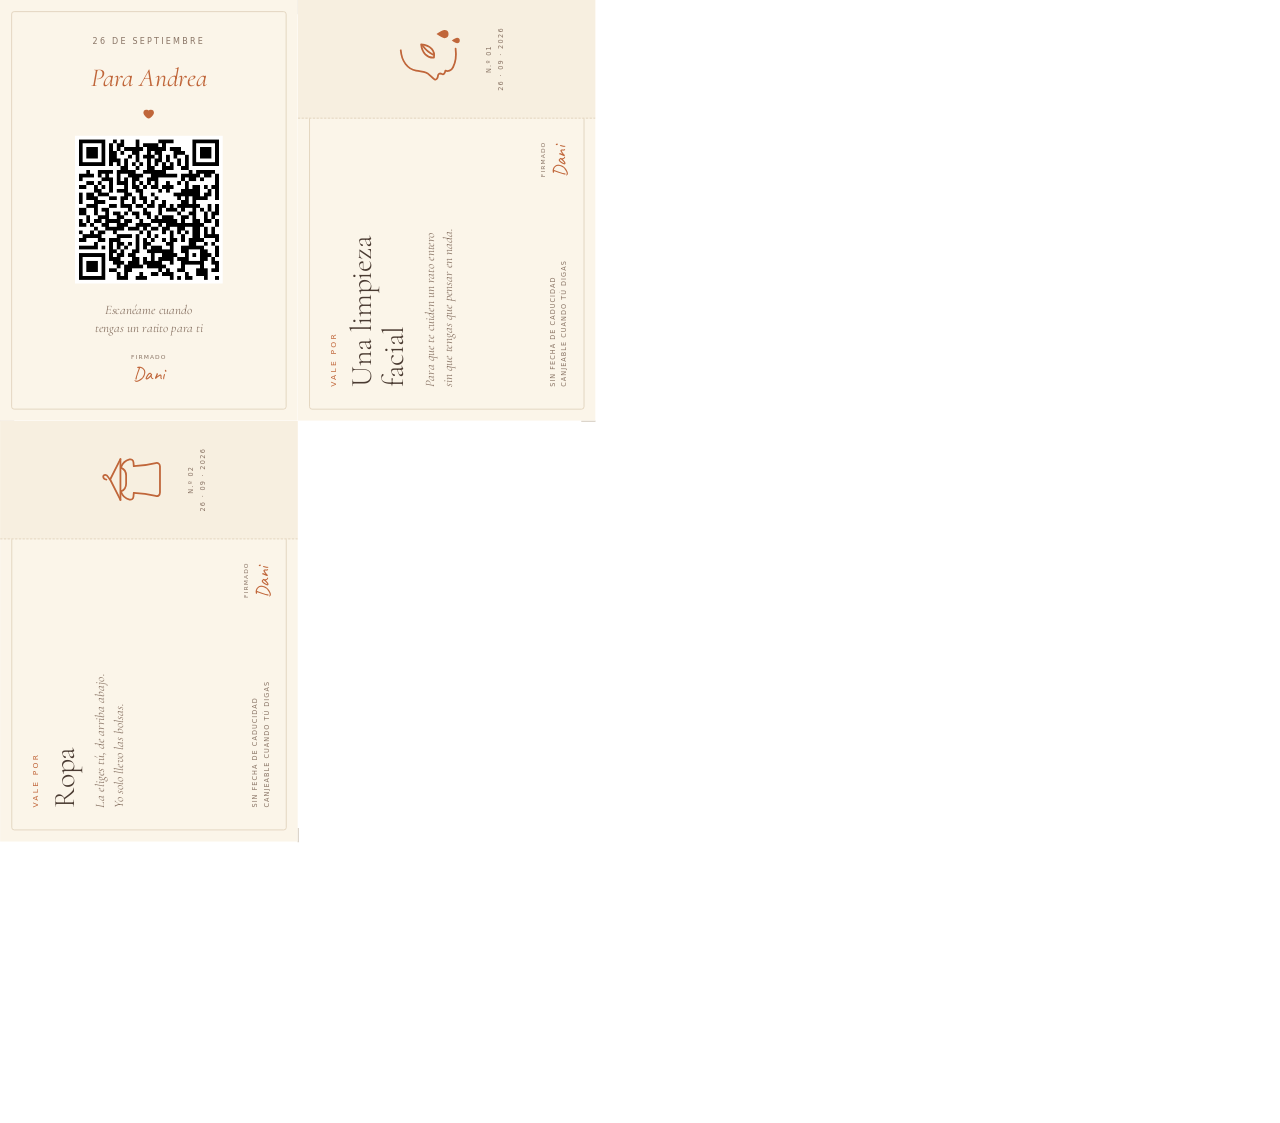
==== imprimir.html @ 2c4ba8db "Hoja A4 para la papelería: QR y los dos vales en un PDF Tres piezas en cuartos de 105x148,5 mm (A6)," ====
<!DOCTYPE html>
<html lang="es">
<head>
<meta charset="utf-8">
<meta name="robots" content="noindex, nofollow">
<title>Hoja para imprimir</title>
<link rel="preconnect" href="https://fonts.googleapis.com">
<link rel="preconnect" href="https://fonts.gstatic.com" crossorigin>
<link rel="stylesheet"
      href="https://fonts.googleapis.com/css2?family=Cormorant+Garamond:ital,wght@0,300;0,400;0,500;1,300;1,400&family=Caveat:wght@600&display=swap">
<style>
  :root {
    --papel:  #FBF5E9;
    --tinta:  #4A3B32;
    --suave:  #8A7566;
    --acento: #C0663A;
    --linea:  #DCCDB4;
  }
  * { box-sizing: border-box; }
  html, body { margin: 0; padding: 0; background: #fff; }

  /* La hoja mide un A4 exacto. El 0,75 convierte los píxeles CSS (96 ppp)
     a puntos PDF (72 ppp): 210mm × 0,75 = 595,28 pt. */
  .hoja {
    width: 210mm; height: 297mm;
    transform: scale(.75);
    transform-origin: top left;
    position: relative;
    font-family: "Cormorant Garamond", Georgia, serif;
    color: var(--tinta);
  }

  /* Los cuatro cuartos */
  .cuarto {
    position: absolute;
    width: 105mm; height: 148.5mm;
    overflow: hidden;
  }
  /* Centrado a mano: si el elemento rotado desborda la celda, el grid lo
     pega al borde en lugar de centrarlo, y los vales salían corridos. */
  .cuarto > .pieza { position: absolute; left: 50%; top: 50%; }
  .c1 { left: 0;     top: 0; }
  .c2 { left: 105mm; top: 0; }
  .c3 { left: 0;     top: 148.5mm; }
  .c4 { left: 105mm; top: 148.5mm; }

  /* Marcas para la guillotina, en los bordes de la hoja */
  .marca { position: absolute; background: #B9AC98; }
  .marca.arriba   { left: 105mm; top: 0;      width: .25mm; height: 5mm; }
  .marca.abajo    { left: 105mm; bottom: 0;   width: .25mm; height: 5mm; }
  .marca.izq      { left: 0;     top: 148.5mm; height: .25mm; width: 5mm; }
  .marca.der      { right: 0;    top: 148.5mm; height: .25mm; width: 5mm; }

  /* ===================== Piezas comunes ===================== */
  .pieza {
    background: var(--papel);
    position: relative;
    overflow: hidden;
  }
  .pieza::before {
    content: "";
    position: absolute; inset: 4mm;
    border: .35mm solid var(--linea);
    border-radius: 1mm;
    pointer-events: none;
  }
  .cejilla {
    font-family: -apple-system, system-ui, sans-serif;
    font-size: 7.5pt; font-weight: 500;
    letter-spacing: .3em; text-transform: uppercase;
    color: var(--acento);
    margin: 0 0 3mm;
  }
  .firma {
    font-family: "Caveat", cursive;
    font-size: 19pt; color: var(--acento);
    margin: 0; line-height: 1;
  }
  .firma small {
    display: block;
    font-family: -apple-system, system-ui, sans-serif;
    font-size: 6pt; letter-spacing: .18em; text-transform: uppercase;
    color: var(--suave); margin-bottom: 1.5mm;
  }

  /* ===================== 1 · Tarjeta del QR ===================== */
  .tarjeta {
    width: 105mm; height: 148.5mm;
    margin-left: -52.5mm; margin-top: -74.25mm;
    padding: 13mm 11mm;
    display: flex; flex-direction: column;
    align-items: center; justify-content: center; gap: 6mm;
    text-align: center;
  }
  .tarjeta .fecha {
    font-family: -apple-system, system-ui, sans-serif;
    font-size: 8pt; letter-spacing: .28em; text-transform: uppercase;
    color: var(--suave); margin: 0;
  }
  .tarjeta .para { font-style: italic; font-size: 26pt; color: var(--acento); margin: 0; line-height: 1.1; }
  .tarjeta .qr { width: 52mm; height: 52mm; display: block; }
  .tarjeta .instruccion { font-size: 13pt; font-style: italic; margin: 0; color: var(--suave); line-height: 1.45; }
  .corazon { width: 7mm; fill: var(--acento); }

  /* ===================== 2 y 3 · Los vales ===================== */
  .vale {
    width: 148.5mm; height: 105mm;
    margin-left: -74.25mm; margin-top: -52.5mm;
    display: flex;
    transform: rotate(-90deg);   /* girado para caber en un cuarto vertical */
  }
  .vale__cuerpo {
    flex: 1;
    padding: 11mm 8mm 9mm 12mm;
    display: flex; flex-direction: column; justify-content: center;
  }
  .que { font-size: 30pt; font-weight: 300; line-height: 1.05; margin: 0 0 4mm; letter-spacing: -.01em; }
  .nota {
    font-style: italic; font-size: 13pt; line-height: 1.45;
    color: var(--suave); margin: 0 0 auto; max-width: 62mm;
  }
  .pie { display: flex; align-items: flex-end; justify-content: space-between; gap: 6mm; margin-top: 6mm; }
  .validez {
    font-family: -apple-system, system-ui, sans-serif;
    font-size: 6.5pt; letter-spacing: .16em; text-transform: uppercase;
    color: var(--suave); line-height: 1.7; margin: 0;
  }
  .vale__matriz {
    width: 42mm; flex: 0 0 42mm;
    padding: 9mm 5mm;
    display: flex; flex-direction: column;
    align-items: center; justify-content: center; gap: 4mm;
    position: relative;
    background: #F7EFE0;
    border-left: .4mm dashed var(--linea);
  }
  .dibujo { width: 30mm; height: 30mm; display: block; }
  .dibujo path {
    fill: none; stroke: var(--acento); stroke-width: 2.1;
    stroke-linecap: round; stroke-linejoin: round;
  }
  .dibujo .relleno { fill: var(--acento); stroke: none; }
  .serie {
    font-family: -apple-system, system-ui, sans-serif;
    font-size: 6.5pt; letter-spacing: .2em; text-transform: uppercase;
    color: var(--suave); text-align: center; line-height: 1.8; margin: 0;
  }
</style>
</head>
<body>
<div class="hoja">

  <span class="marca arriba"></span>
  <span class="marca abajo"></span>
  <span class="marca izq"></span>
  <span class="marca der"></span>

  <!-- ===================== 1 · TARJETA CON EL QR ===================== -->
  <div class="cuarto c1">
    <div class="pieza tarjeta">
      <p class="fecha">26 de septiembre</p>
      <p class="para">Para Andrea</p>
      <svg class="corazon" viewBox="0 0 32 29" aria-hidden="true">
        <path d="M16 29S0 19.3 0 9.2A9.2 9.2 0 0 1 16 3a9.2 9.2 0 0 1 16 6.2C32 19.3 16 29 16 29z"/>
      </svg>
      <img class="qr" src="img/qr.png" alt="">
      <p class="instruccion">Escanéame cuando<br>tengas un ratito para ti</p>
      <p class="firma"><small>Firmado</small>Dani</p>
    </div>
  </div>

  <!-- ===================== 2 · VALE LIMPIEZA FACIAL ===================== -->
  <div class="cuarto c2">
    <div class="pieza vale">
      <div class="vale__cuerpo">
        <p class="cejilla">Vale por</p>
        <p class="que">Una limpieza<br>facial</p>
        <p class="nota">Para que te cuiden un rato entero<br>sin que tengas que pensar en nada.</p>
        <div class="pie">
          <p class="validez">Sin fecha de caducidad<br>Canjeable cuando tú digas</p>
          <p class="firma"><small>Firmado</small>Dani</p>
        </div>
      </div>
      <div class="vale__matriz">
        <svg class="dibujo" viewBox="0 0 100 100" aria-hidden="true">
          <path d="M60 16c-13 1-22 8-24 18-1 5-1 8-2 11-1 4-6 7-8 10.5-1.5 2.5 1 4 5 4.5
                   2 .5 2 2.5 1 4.5-1 2 1 3.5 4 4
                   -1 3 0 7 4 9 6 3 14 4 22 3"/>
          <path d="M67 40c-10 1-16 7-15.6 15 8 1.6 14.4-3.6 15.6-15z"/>
          <path d="M65.6 41.6c-4.8 3.4-8.4 7.6-10.8 12.6"/>
          <path class="relleno" d="M79 58c3.2 4.7 4.8 7.5 4.8 9.4a4.8 4.8 0 0 1-9.6 0c0-1.9 1.6-4.7 4.8-9.4z"/>
          <path class="relleno" d="M71.5 76c2.1 3.1 3.2 5 3.2 6.2a3.2 3.2 0 0 1-6.4 0c0-1.2 1.1-3.1 3.2-6.2z"/>
        </svg>
        <p class="serie">N.º 01<br>26 · 09 · 2026</p>
      </div>
    </div>
  </div>

  <!-- ========================= 3 · VALE ROPA ========================= -->
  <div class="cuarto c3">
    <div class="pieza vale">
      <div class="vale__cuerpo">
        <p class="cejilla">Vale por</p>
        <p class="que">Ropa</p>
        <p class="nota">La eliges tú, de arriba abajo.<br>Yo solo llevo las bolsas.</p>
        <div class="pie">
          <p class="validez">Sin fecha de caducidad<br>Canjeable cuando tú digas</p>
          <p class="firma"><small>Firmado</small>Dani</p>
        </div>
      </div>
      <div class="vale__matriz">
        <svg class="dibujo" viewBox="0 0 100 100" aria-hidden="true">
          <path d="M50 20c0-4.2 5.5-5.2 5.5-1.2 0 3-4 3.4-5.5 5.6"/>
          <path d="M50 24.4 26 36.5M50 24.4 74 36.5"/>
          <path d="M26 36.5h48"/>
          <path d="M36 37c-4.6 1.6-8.4 5.4-9.6 10.2-.6 2.4.9 4.4 3.3 4.6l4.6.4"/>
          <path d="M64 37c4.6 1.6 8.4 5.4 9.6 10.2.6 2.4-.9 4.4-3.3 4.6l-4.6.4"/>
          <path d="M36 37c1.6 4 5 6.2 9.4 6.2h9.2c4.4 0 7.8-2.2 9.4-6.2"/>
          <path d="M34.3 52.2c-.4 9-1.6 17.6-3.6 25.8-.7 2.8 1 5 3.9 5h30.8c2.9 0 4.6-2.2 3.9-5-2-8.2-3.2-16.8-3.6-25.8"/>
        </svg>
        <p class="serie">N.º 02<br>26 · 09 · 2026</p>
      </div>
    </div>
  </div>

  <!-- ===================== 4 · vacío ===================== -->
  <div class="cuarto c4"></div>

</div>
</body>
</html>
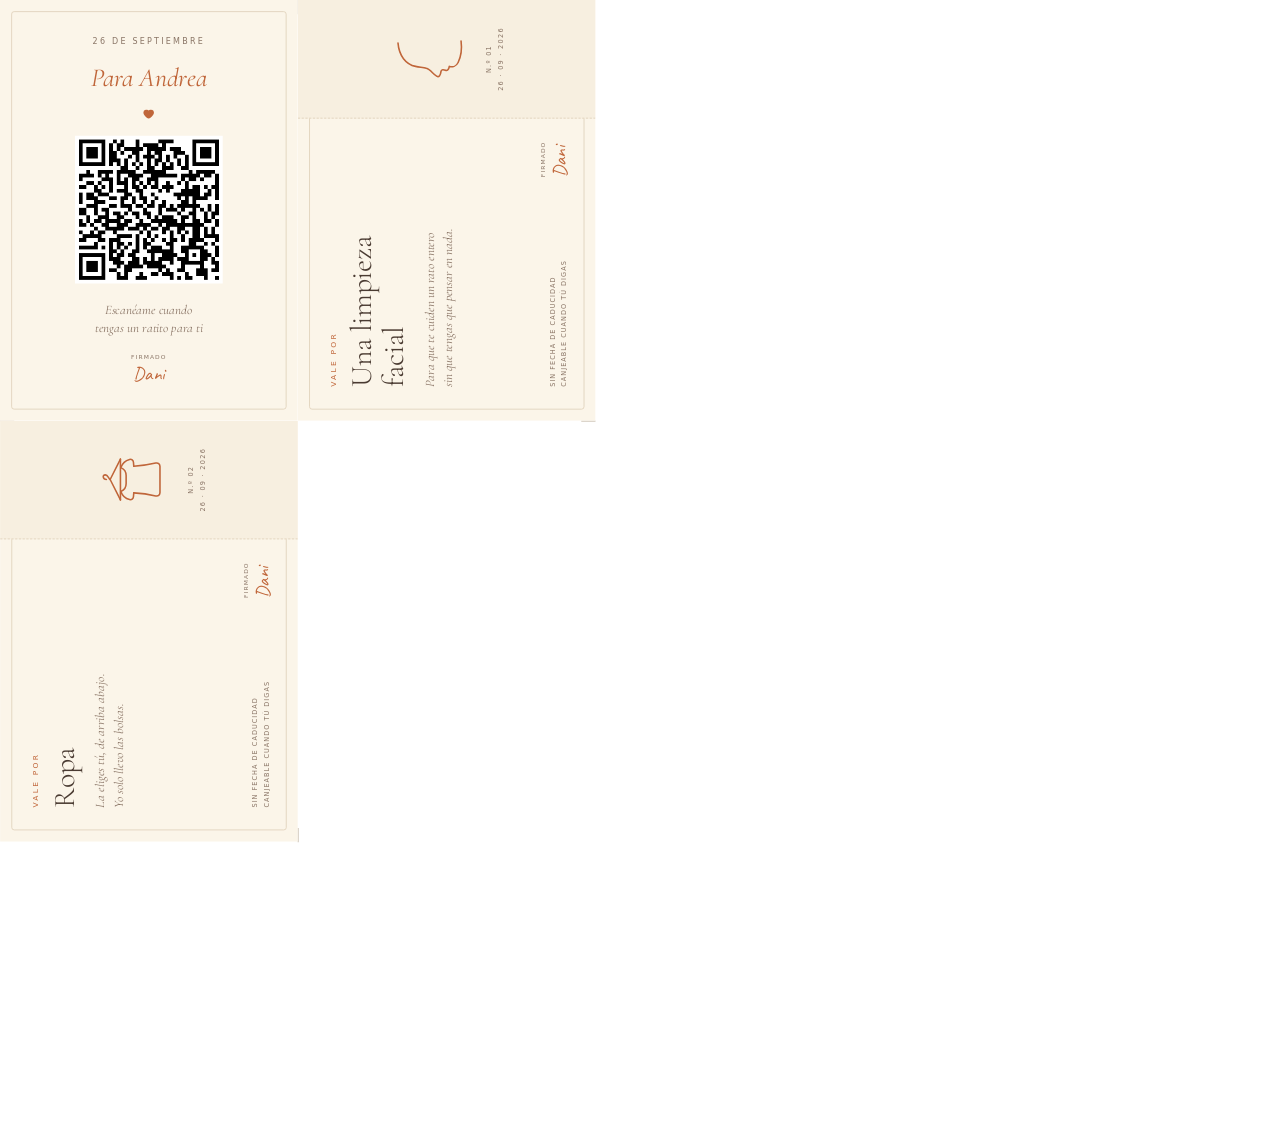
==== commit dcfd7749: "Vale de la limpieza facial: solo el perfil, centrado Fuera la hoja y las dos gotas. El perfil va rec" ====
--- a/imprimir.html
+++ b/imprimir.html
@@ -138,6 +138,7 @@
   .dibujo path {
     fill: none; stroke: var(--acento); stroke-width: 2.1;
     stroke-linecap: round; stroke-linejoin: round;
+    vector-effect: non-scaling-stroke;   /* que el grosor no escale con el grupo */
   }
   .dibujo .relleno { fill: var(--acento); stroke: none; }
   .serie {
@@ -182,14 +183,14 @@
         </div>
       </div>
       <div class="vale__matriz">
+        <!-- Solo el perfil, centrado en el cuadro (su centro real está en
+             43,8 · 48,4, no en el medio) y un 15% mayor. -->
         <svg class="dibujo" viewBox="0 0 100 100" aria-hidden="true">
-          <path d="M60 16c-13 1-22 8-24 18-1 5-1 8-2 11-1 4-6 7-8 10.5-1.5 2.5 1 4 5 4.5
-                   2 .5 2 2.5 1 4.5-1 2 1 3.5 4 4
-                   -1 3 0 7 4 9 6 3 14 4 22 3"/>
-          <path d="M67 40c-10 1-16 7-15.6 15 8 1.6 14.4-3.6 15.6-15z"/>
-          <path d="M65.6 41.6c-4.8 3.4-8.4 7.6-10.8 12.6"/>
-          <path class="relleno" d="M79 58c3.2 4.7 4.8 7.5 4.8 9.4a4.8 4.8 0 0 1-9.6 0c0-1.9 1.6-4.7 4.8-9.4z"/>
-          <path class="relleno" d="M71.5 76c2.1 3.1 3.2 5 3.2 6.2a3.2 3.2 0 0 1-6.4 0c0-1.2 1.1-3.1 3.2-6.2z"/>
+          <g transform="translate(50,50) scale(1.15) translate(-43.8,-48.4)">
+            <path d="M60 16c-13 1-22 8-24 18-1 5-1 8-2 11-1 4-6 7-8 10.5-1.5 2.5 1 4 5 4.5
+                     2 .5 2 2.5 1 4.5-1 2 1 3.5 4 4
+                     -1 3 0 7 4 9 6 3 14 4 22 3"/>
+          </g>
         </svg>
         <p class="serie">N.º 01<br>26 · 09 · 2026</p>
       </div>
